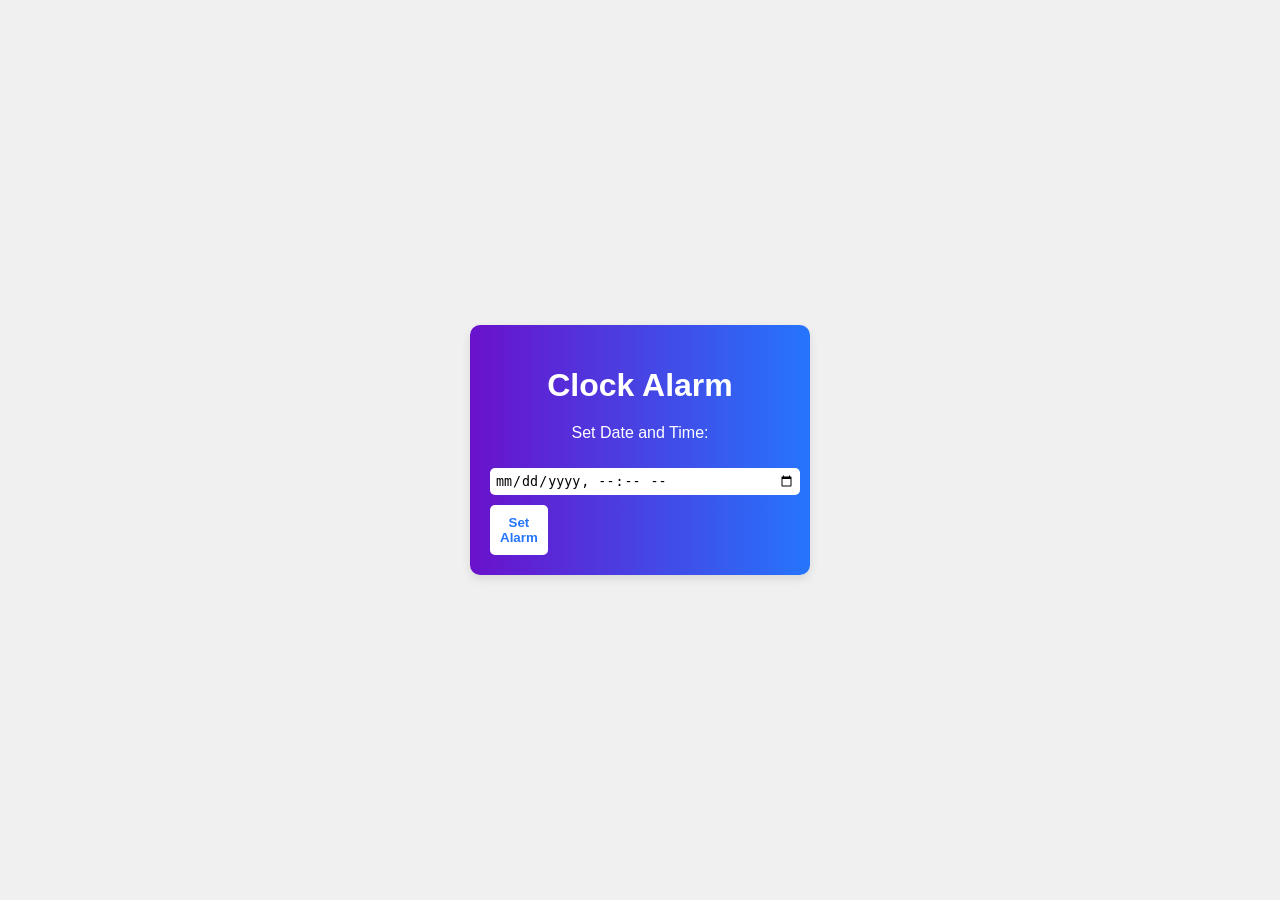
==== clock.html @ 7452ecdd "Add files via upload" ====
<!DOCTYPE html>
<html lang="en">
<head>
    <meta charset="UTF-8">
    <meta name="viewport" content="width=device-width, initial-scale=1.0">
    <title>Clock</title>
    <link href="style2.css" rel="stylesheet">
    <style>
        body {
            display: flex;
            justify-content: center;
            align-items: center;
            height: 100vh;
            margin: 0;
            background-color: #f0f0f0;
        }
        .container {
            text-align: center;
            padding: 20px;
            border-radius: 10px;
            background: linear-gradient(to right, #6a11cb, #2575fc);
            box-shadow: 0 4px 10px rgba(0, 0, 0, 0.1);
            color: #fff;
            width: 300px;
        }
        h1 {
            margin-bottom: 20px;
        }
        .card {
            margin-top: 10px;
            margin-bottom: 10px;
            padding: 5px;
            border: none;
            border-radius: 5px;
            width: 100%;
        }
        .but {
            padding: 10px;
            border: none;
            border-radius: 5px;
            background-color: #ffffff;
            color: #2575fc;
            font-weight: bold;
            cursor: pointer;
        }
        .but:hover {
            background-color: #e0e0e0;
        }
    </style>
</head>
<body>
    <div class="container">
        <h1>Clock Alarm</h1>
        <p>Set Date and Time:</p>
        <input type="datetime-local" id="alarmDate" class="card">
        <button onclick="setAlarm()" class="but">Set Alarm</button>
        <audio id="alarmSound" src="ringtone.mp3" preload="auto"></audio>
    </div>
    <script>
        function setAlarm() {
            const alarmDateInput = document.getElementById('alarmDate').value;
            const alarmDate = new Date(alarmDateInput);
            const now = new Date();

            if (alarmDate <= now) {
                alert('Please set a future date and time.');
                return;
            }

            const timeToAlarm = alarmDate.getTime() - now.getTime();
            setTimeout(() => {
                document.getElementById('alarmSound').play();
                alert('Wake up!');
            }, timeToAlarm);
        }
    </script>
</body>
</html>
---- style2.css ----
body {
    font-family: Arial, sans-serif;
    background-image: url(OIP.jpeg); 
    background-size: cover;
    background-position: center;
    margin: 0;
    padding: 0;
    display: flex;
    justify-content: center;
    align-items: center;
    height: 100vh;
}
.para{
    color:white;
}

.head{
    text-align:center;
    margin-left:200px;
}
.card{
    width:150px;
    
}
.but{
    margin-right:300px;
}
.container {
    background-color: hsl(95, 77%, 51%);
    padding: 20px;
    border-radius: 8px;
    box-shadow: 0 0 10px rgba(113, 78, 11, 0.989);
    text-align: center;
}

h1 {
    margin-bottom: 100px;
}

form {
    margin-bottom: 20px;
}

label {
    display: #ede7e7;
    margin-bottom: 5px;
}

input {
    width: calc(100% - 50px);
    padding: 10px;
    margin-bottom: 10px;
    border: 1px solid #ccc;
    border-radius: 4px;
}

button {
    padding: 10px 20px;
    background-color: #007BFF;
    color: #fff;
    border: none;
    border-radius: 4px;
    cursor: pointer;
}

button:hover {
    background-color: #0056b3;
}

#status {
    margin-top: 20px;
    font-weight: bold;
}
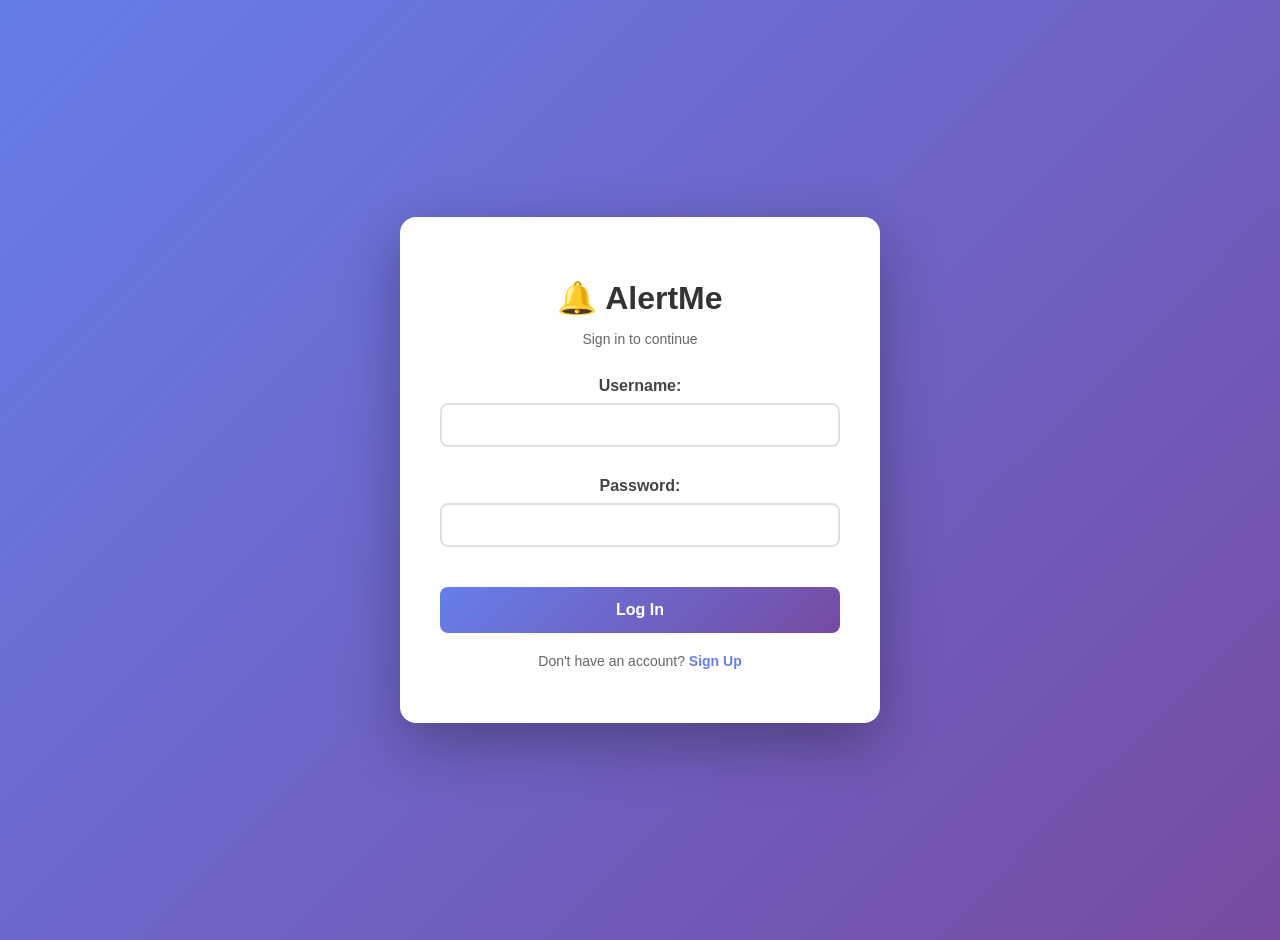
==== commit 3439bfe2: "Enhance clock alarm UI and add navigation Updated the clock alarm interface with improved styling an" ====
--- a/clock.html
+++ b/clock.html
@@ -3,60 +3,88 @@
 <head>
     <meta charset="UTF-8">
     <meta name="viewport" content="width=device-width, initial-scale=1.0">
-    <title>Clock</title>
+    <title>Clock Alarm</title>
     <link href="style2.css" rel="stylesheet">
     <style>
         body {
             display: flex;
             justify-content: center;
             align-items: center;
-            height: 100vh;
+            min-height: 100vh;
             margin: 0;
-            background-color: #f0f0f0;
+            background: linear-gradient(135deg, #667eea 0%, #764ba2 100%);
+            padding: 20px;
         }
         .container {
+            background: white;
+            padding: 40px;
+            border-radius: 16px;
+            box-shadow: 0 20px 60px rgba(0, 0, 0, 0.3);
             text-align: center;
-            padding: 20px;
-            border-radius: 10px;
-            background: linear-gradient(to right, #6a11cb, #2575fc);
-            box-shadow: 0 4px 10px rgba(0, 0, 0, 0.1);
-            color: #fff;
-            width: 300px;
+            width: 100%;
+            max-width: 400px;
         }
         h1 {
+            color: #333;
+            margin-bottom: 30px;
+        }
+        input[type="datetime-local"] {
+            width: 100%;
+            padding: 12px;
+            border: 2px solid #e0e0e0;
+            border-radius: 8px;
+            font-size: 16px;
             margin-bottom: 20px;
+            box-sizing: border-box;
         }
-        .card {
-            margin-top: 10px;
-            margin-bottom: 10px;
-            padding: 5px;
+        input:focus {
+            outline: none;
+            border-color: #667eea;
+        }
+        button {
+            width: 100%;
+            padding: 14px;
+            background: linear-gradient(135deg, #667eea 0%, #764ba2 100%);
+            color: white;
             border: none;
-            border-radius: 5px;
-            width: 100%;
+            border-radius: 8px;
+            font-size: 16px;
+            font-weight: 600;
+            cursor: pointer;
+            transition: all 0.3s ease;
         }
-        .but {
-            padding: 10px;
-            border: none;
-            border-radius: 5px;
-            background-color: #ffffff;
-            color: #2575fc;
-            font-weight: bold;
-            cursor: pointer;
+        button:hover {
+            transform: translateY(-2px);
+            box-shadow: 0 10px 30px rgba(102, 126, 234, 0.4);
         }
-        .but:hover {
-            background-color: #e0e0e0;
+        .back-link {
+            display: inline-block;
+            margin-top: 20px;
+            color: #667eea;
+            text-decoration: none;
+            font-size: 14px;
+        }
+        .back-link:hover {
+            text-decoration: underline;
         }
     </style>
 </head>
 <body>
     <div class="container">
-        <h1>Clock Alarm</h1>
-        <p>Set Date and Time:</p>
-        <input type="datetime-local" id="alarmDate" class="card">
-        <button onclick="setAlarm()" class="but">Set Alarm</button>
-        <audio id="alarmSound" src="ringtone.mp3" preload="auto"></audio>
+        <h1>⏰ Clock Alarm</h1>
+        <input type="datetime-local" id="alarmDate">
+        <button onclick="setAlarm()">Set Alarm</button>
+        <a href="dashboard.html" class="back-link">← Back to Dashboard</a>
     </div>
+
+    <audio id="alarmSound" src="ringtone.mp3" preload="auto"></audio>
+
     <script>
+        // Check authentication
+        if (!localStorage.getItem('currentUser')) {
+            window.location.href = 'index.html';
+        }
+
         function setAlarm() {
             const alarmDateInput = document.getElementById('alarmDate').value;
             const alarmDate = new Date(alarmDateInput);
